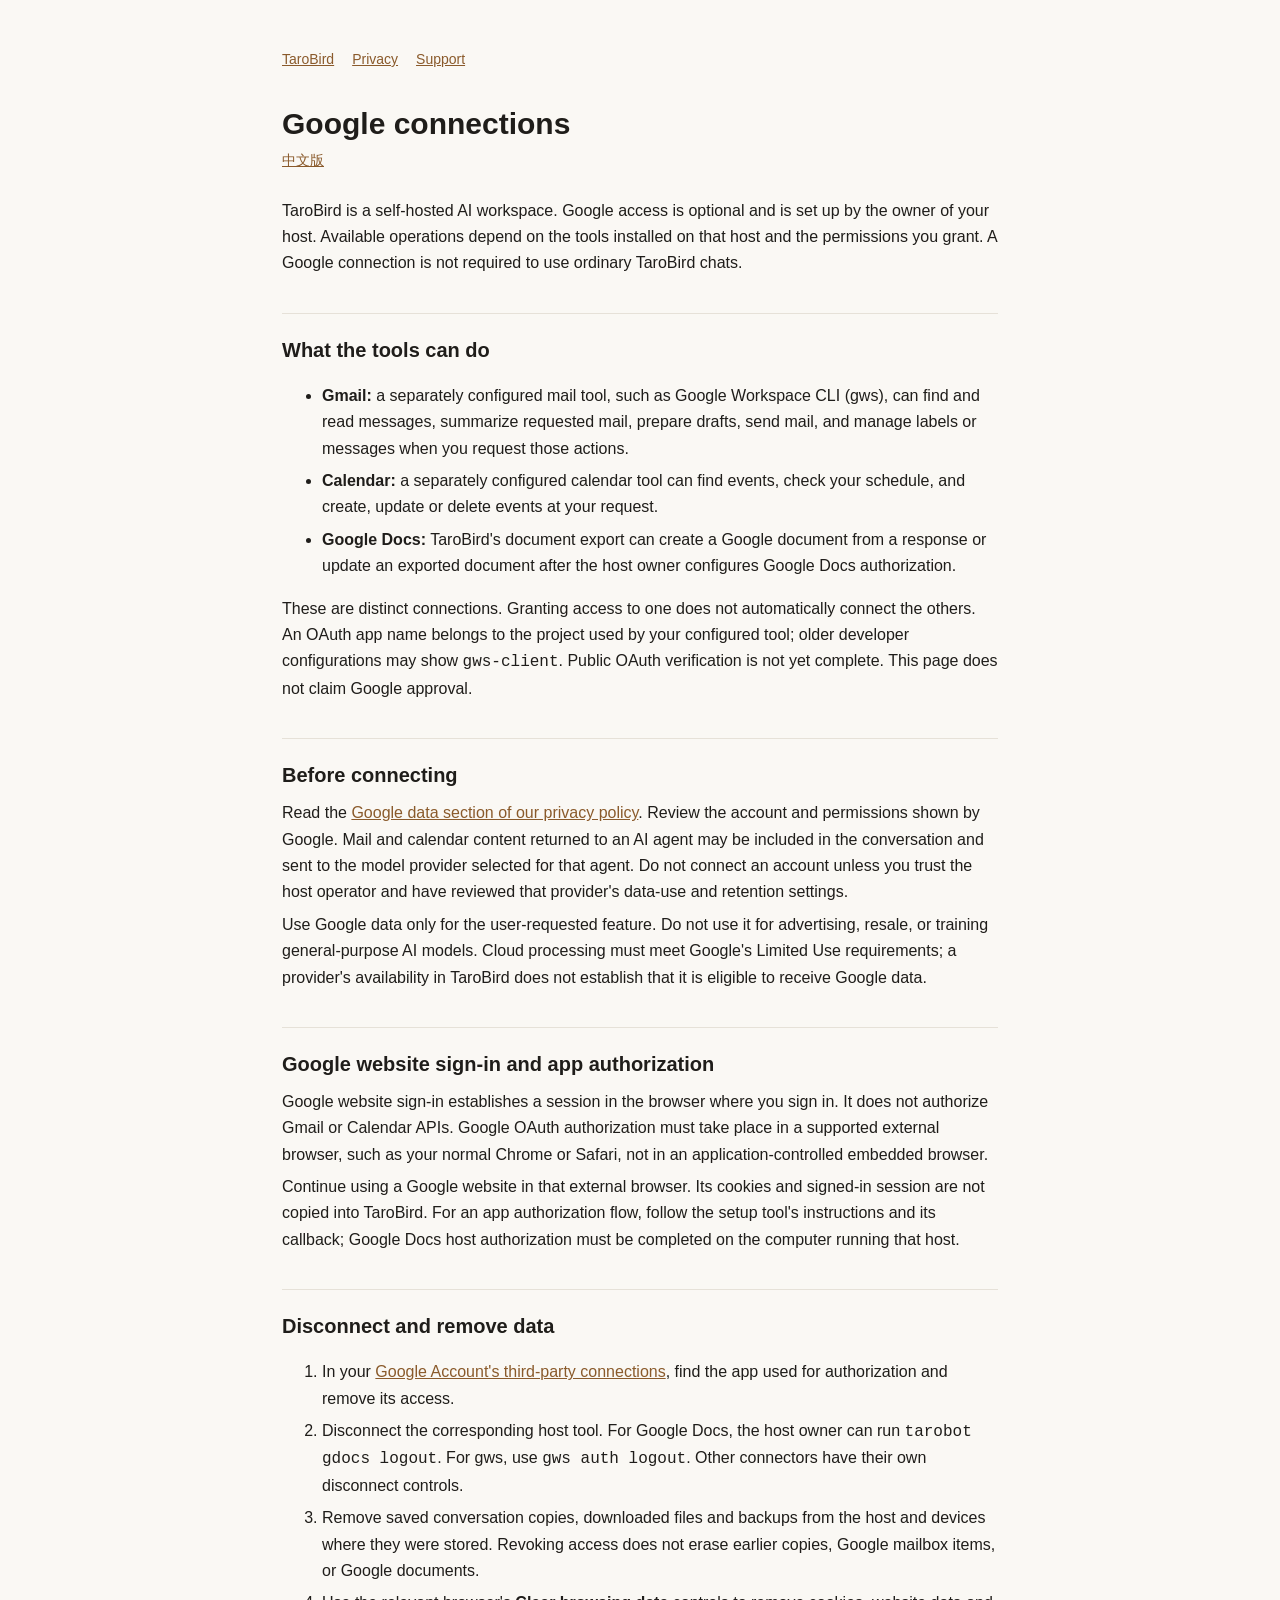
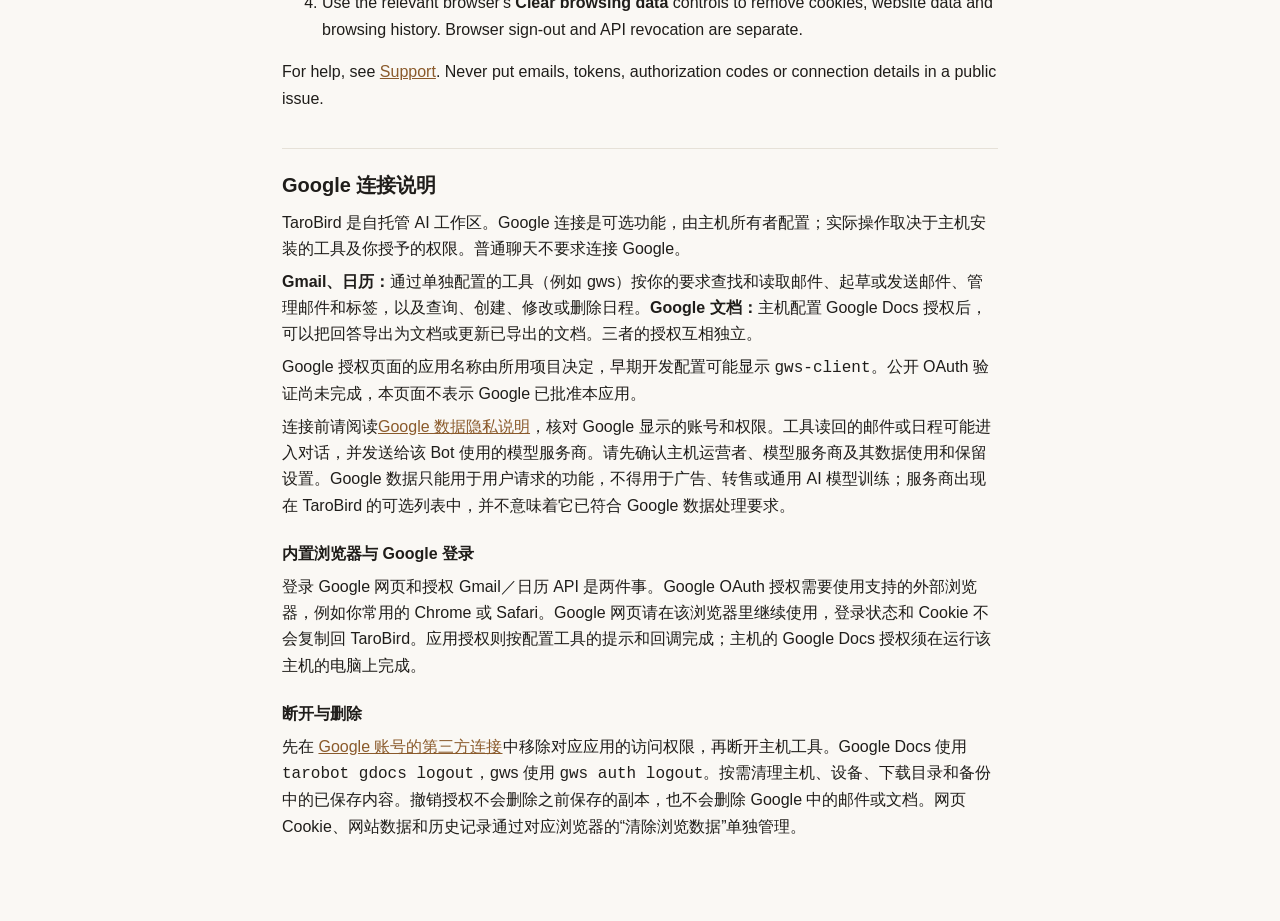
==== google.html @ 0f31d31d "Document Google connections, data handling and website verification" ====
<!doctype html>
<html lang="en"><head><meta charset="utf-8"><meta name="viewport" content="width=device-width, initial-scale=1">
<title>TaroBird Google connections</title><link rel="stylesheet" href="style.css"></head>
<body><main>
<nav><a href="index.html">TaroBird</a><a href="privacy.html">Privacy</a><a href="support.html">Support</a></nav>
<h1>Google connections</h1><p class="lang"><a href="#zh">中文版</a></p>
<p>TaroBird is a self-hosted AI workspace. Google access is optional and is set up by the owner of your host. Available operations depend on the tools installed on that host and the permissions you grant. A Google connection is not required to use ordinary TaroBird chats.</p>
<h2>What the tools can do</h2>
<ul>
<li><strong>Gmail:</strong> a separately configured mail tool, such as Google Workspace CLI (gws), can find and read messages, summarize requested mail, prepare drafts, send mail, and manage labels or messages when you request those actions.</li>
<li><strong>Calendar:</strong> a separately configured calendar tool can find events, check your schedule, and create, update or delete events at your request.</li>
<li><strong>Google Docs:</strong> TaroBird's document export can create a Google document from a response or update an exported document after the host owner configures Google Docs authorization.</li>
</ul>
<p>These are distinct connections. Granting access to one does not automatically connect the others. An OAuth app name belongs to the project used by your configured tool; older developer configurations may show <code>gws-client</code>. Public OAuth verification is not yet complete. This page does not claim Google approval.</p>
<h2>Before connecting</h2>
<p>Read the <a href="privacy.html#google">Google data section of our privacy policy</a>. Review the account and permissions shown by Google. Mail and calendar content returned to an AI agent may be included in the conversation and sent to the model provider selected for that agent. Do not connect an account unless you trust the host operator and have reviewed that provider's data-use and retention settings.</p>
<p>Use Google data only for the user-requested feature. Do not use it for advertising, resale, or training general-purpose AI models. Cloud processing must meet Google's Limited Use requirements; a provider's availability in TaroBird does not establish that it is eligible to receive Google data.</p>
<h2>Google website sign-in and app authorization</h2>
<p>Google website sign-in establishes a session in the browser where you sign in. It does not authorize Gmail or Calendar APIs. Google OAuth authorization must take place in a supported external browser, such as your normal Chrome or Safari, not in an application-controlled embedded browser.</p>
<p>Continue using a Google website in that external browser. Its cookies and signed-in session are not copied into TaroBird. For an app authorization flow, follow the setup tool's instructions and its callback; Google Docs host authorization must be completed on the computer running that host.</p>
<h2>Disconnect and remove data</h2>
<ol>
<li>In your <a href="https://myaccount.google.com/connections">Google Account's third-party connections</a>, find the app used for authorization and remove its access.</li>
<li>Disconnect the corresponding host tool. For Google Docs, the host owner can run <code>tarobot gdocs logout</code>. For gws, use <code>gws auth logout</code>. Other connectors have their own disconnect controls.</li>
<li>Remove saved conversation copies, downloaded files and backups from the host and devices where they were stored. Revoking access does not erase earlier copies, Google mailbox items, or Google documents.</li>
<li>Use the relevant browser's <strong>Clear browsing data</strong> controls to remove cookies, website data and browsing history. Browser sign-out and API revocation are separate.</li>
</ol>
<p>For help, see <a href="support.html">Support</a>. Never put emails, tokens, authorization codes or connection details in a public issue.</p>
<h2 id="zh">Google 连接说明</h2>
<p>TaroBird 是自托管 AI 工作区。Google 连接是可选功能，由主机所有者配置；实际操作取决于主机安装的工具及你授予的权限。普通聊天不要求连接 Google。</p>
<p><strong>Gmail、日历：</strong>通过单独配置的工具（例如 gws）按你的要求查找和读取邮件、起草或发送邮件、管理邮件和标签，以及查询、创建、修改或删除日程。<strong>Google 文档：</strong>主机配置 Google Docs 授权后，可以把回答导出为文档或更新已导出的文档。三者的授权互相独立。</p>
<p>Google 授权页面的应用名称由所用项目决定，早期开发配置可能显示 <code>gws-client</code>。公开 OAuth 验证尚未完成，本页面不表示 Google 已批准本应用。</p>
<p>连接前请阅读<a href="privacy.html#google-zh">Google 数据隐私说明</a>，核对 Google 显示的账号和权限。工具读回的邮件或日程可能进入对话，并发送给该 Bot 使用的模型服务商。请先确认主机运营者、模型服务商及其数据使用和保留设置。Google 数据只能用于用户请求的功能，不得用于广告、转售或通用 AI 模型训练；服务商出现在 TaroBird 的可选列表中，并不意味着它已符合 Google 数据处理要求。</p>
<h3>内置浏览器与 Google 登录</h3>
<p>登录 Google 网页和授权 Gmail／日历 API 是两件事。Google OAuth 授权需要使用支持的外部浏览器，例如你常用的 Chrome 或 Safari。Google 网页请在该浏览器里继续使用，登录状态和 Cookie 不会复制回 TaroBird。应用授权则按配置工具的提示和回调完成；主机的 Google Docs 授权须在运行该主机的电脑上完成。</p>
<h3>断开与删除</h3>
<p>先在 <a href="https://myaccount.google.com/connections">Google 账号的第三方连接</a>中移除对应应用的访问权限，再断开主机工具。Google Docs 使用 <code>tarobot gdocs logout</code>，gws 使用 <code>gws auth logout</code>。按需清理主机、设备、下载目录和备份中的已保存内容。撤销授权不会删除之前保存的副本，也不会删除 Google 中的邮件或文档。网页 Cookie、网站数据和历史记录通过对应浏览器的“清除浏览数据”单独管理。</p>
</main></body></html>
---- style.css ----
:root { color-scheme: light dark; --fg: #1f1d1a; --muted: #6b665e; --bg: #faf8f4; --line: #e6e1d8; --link: #8a5a2b; }
@media (prefers-color-scheme: dark) { :root { --fg: #ece8e1; --muted: #a59f95; --bg: #181715; --line: #34312c; --link: #e0b27c; } }
* { box-sizing: border-box; }
body { margin: 0; background: var(--bg); color: var(--fg); font: 16px/1.65 -apple-system, BlinkMacSystemFont, "PingFang SC", "Helvetica Neue", Arial, sans-serif; }
main { max-width: 760px; margin: 0 auto; padding: 48px 22px 80px; }
h1 { font-size: 30px; line-height: 1.25; margin: 0 0 6px; }
h2 { font-size: 20px; margin: 36px 0 8px; padding-top: 20px; border-top: 1px solid var(--line); }
h3 { font-size: 16px; margin: 22px 0 4px; }
p, li { margin: 6px 0; }
.muted { color: var(--muted); font-size: 14px; }
a { color: var(--link); }
nav { display: flex; gap: 18px; font-size: 14px; margin-bottom: 34px; }
.lang { font-size: 14px; margin: 0 0 26px; }
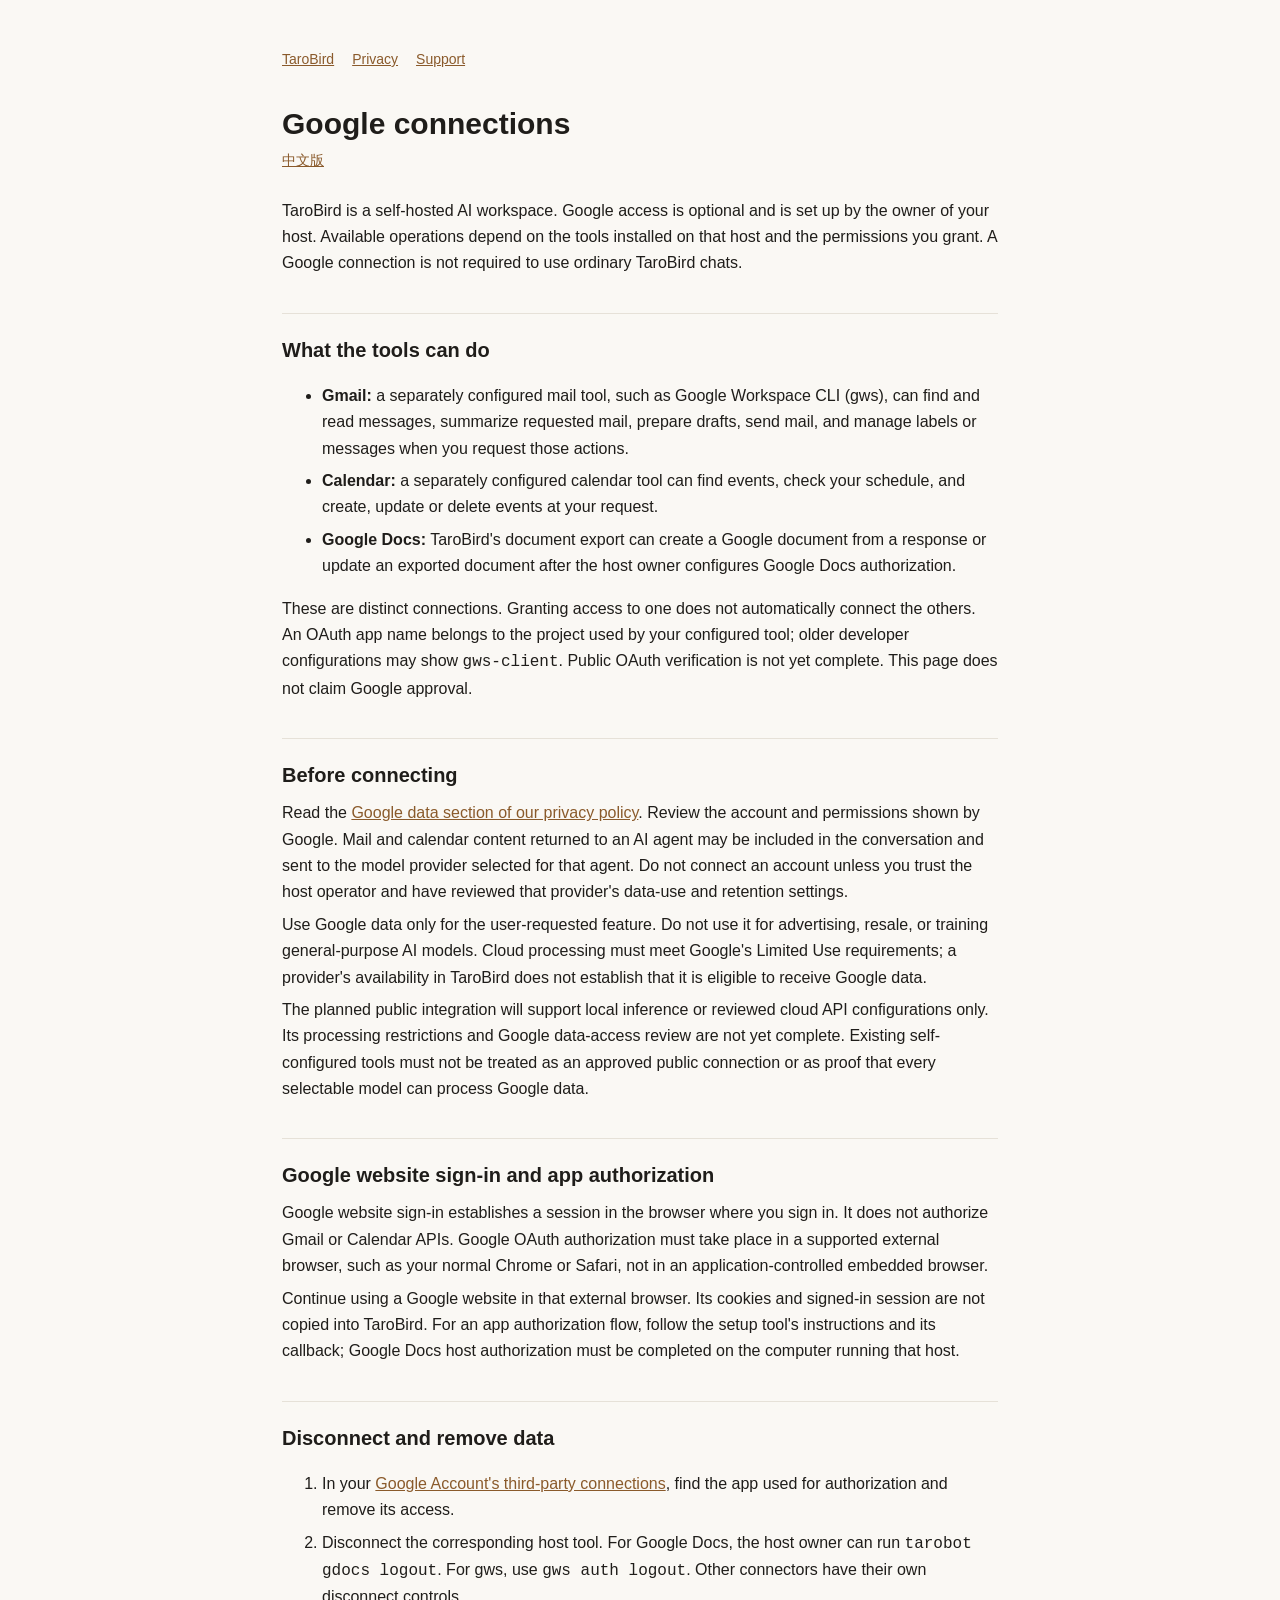
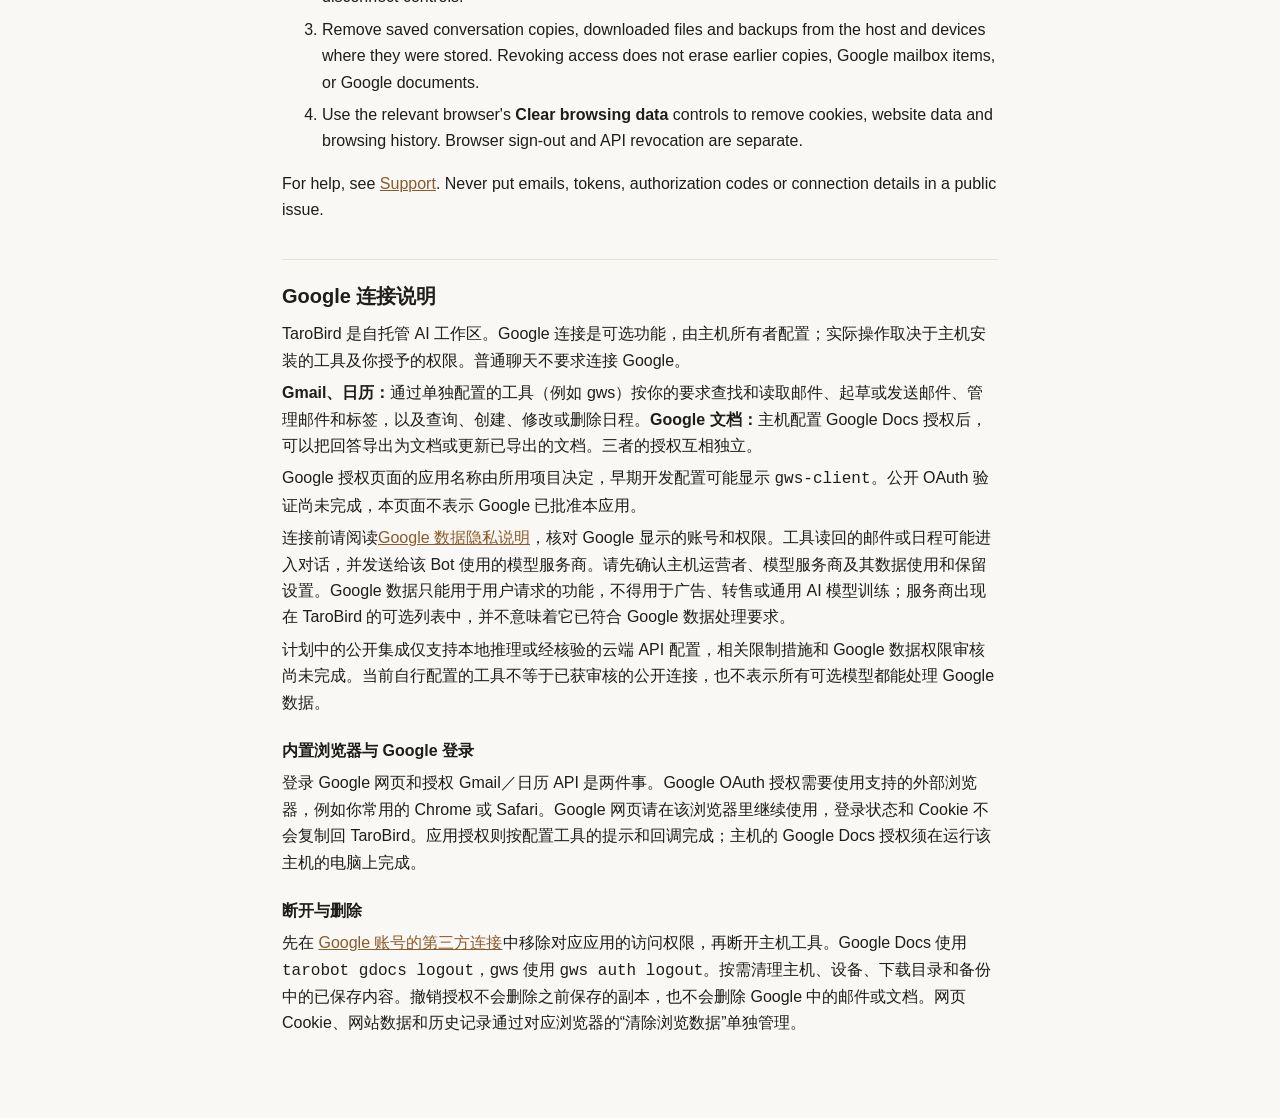
==== commit 88825312: "Clarify eligible processing for public Google integration" ====
--- a/google.html
+++ b/google.html
@@ -15,6 +15,7 @@
 <h2>Before connecting</h2>
 <p>Read the <a href="privacy.html#google">Google data section of our privacy policy</a>. Review the account and permissions shown by Google. Mail and calendar content returned to an AI agent may be included in the conversation and sent to the model provider selected for that agent. Do not connect an account unless you trust the host operator and have reviewed that provider's data-use and retention settings.</p>
 <p>Use Google data only for the user-requested feature. Do not use it for advertising, resale, or training general-purpose AI models. Cloud processing must meet Google's Limited Use requirements; a provider's availability in TaroBird does not establish that it is eligible to receive Google data.</p>
+<p>The planned public integration will support local inference or reviewed cloud API configurations only. Its processing restrictions and Google data-access review are not yet complete. Existing self-configured tools must not be treated as an approved public connection or as proof that every selectable model can process Google data.</p>
 <h2>Google website sign-in and app authorization</h2>
 <p>Google website sign-in establishes a session in the browser where you sign in. It does not authorize Gmail or Calendar APIs. Google OAuth authorization must take place in a supported external browser, such as your normal Chrome or Safari, not in an application-controlled embedded browser.</p>
 <p>Continue using a Google website in that external browser. Its cookies and signed-in session are not copied into TaroBird. For an app authorization flow, follow the setup tool's instructions and its callback; Google Docs host authorization must be completed on the computer running that host.</p>
@@ -31,6 +32,7 @@
 <p><strong>Gmail、日历：</strong>通过单独配置的工具（例如 gws）按你的要求查找和读取邮件、起草或发送邮件、管理邮件和标签，以及查询、创建、修改或删除日程。<strong>Google 文档：</strong>主机配置 Google Docs 授权后，可以把回答导出为文档或更新已导出的文档。三者的授权互相独立。</p>
 <p>Google 授权页面的应用名称由所用项目决定，早期开发配置可能显示 <code>gws-client</code>。公开 OAuth 验证尚未完成，本页面不表示 Google 已批准本应用。</p>
 <p>连接前请阅读<a href="privacy.html#google-zh">Google 数据隐私说明</a>，核对 Google 显示的账号和权限。工具读回的邮件或日程可能进入对话，并发送给该 Bot 使用的模型服务商。请先确认主机运营者、模型服务商及其数据使用和保留设置。Google 数据只能用于用户请求的功能，不得用于广告、转售或通用 AI 模型训练；服务商出现在 TaroBird 的可选列表中，并不意味着它已符合 Google 数据处理要求。</p>
+<p>计划中的公开集成仅支持本地推理或经核验的云端 API 配置，相关限制措施和 Google 数据权限审核尚未完成。当前自行配置的工具不等于已获审核的公开连接，也不表示所有可选模型都能处理 Google 数据。</p>
 <h3>内置浏览器与 Google 登录</h3>
 <p>登录 Google 网页和授权 Gmail／日历 API 是两件事。Google OAuth 授权需要使用支持的外部浏览器，例如你常用的 Chrome 或 Safari。Google 网页请在该浏览器里继续使用，登录状态和 Cookie 不会复制回 TaroBird。应用授权则按配置工具的提示和回调完成；主机的 Google Docs 授权须在运行该主机的电脑上完成。</p>
 <h3>断开与删除</h3>
